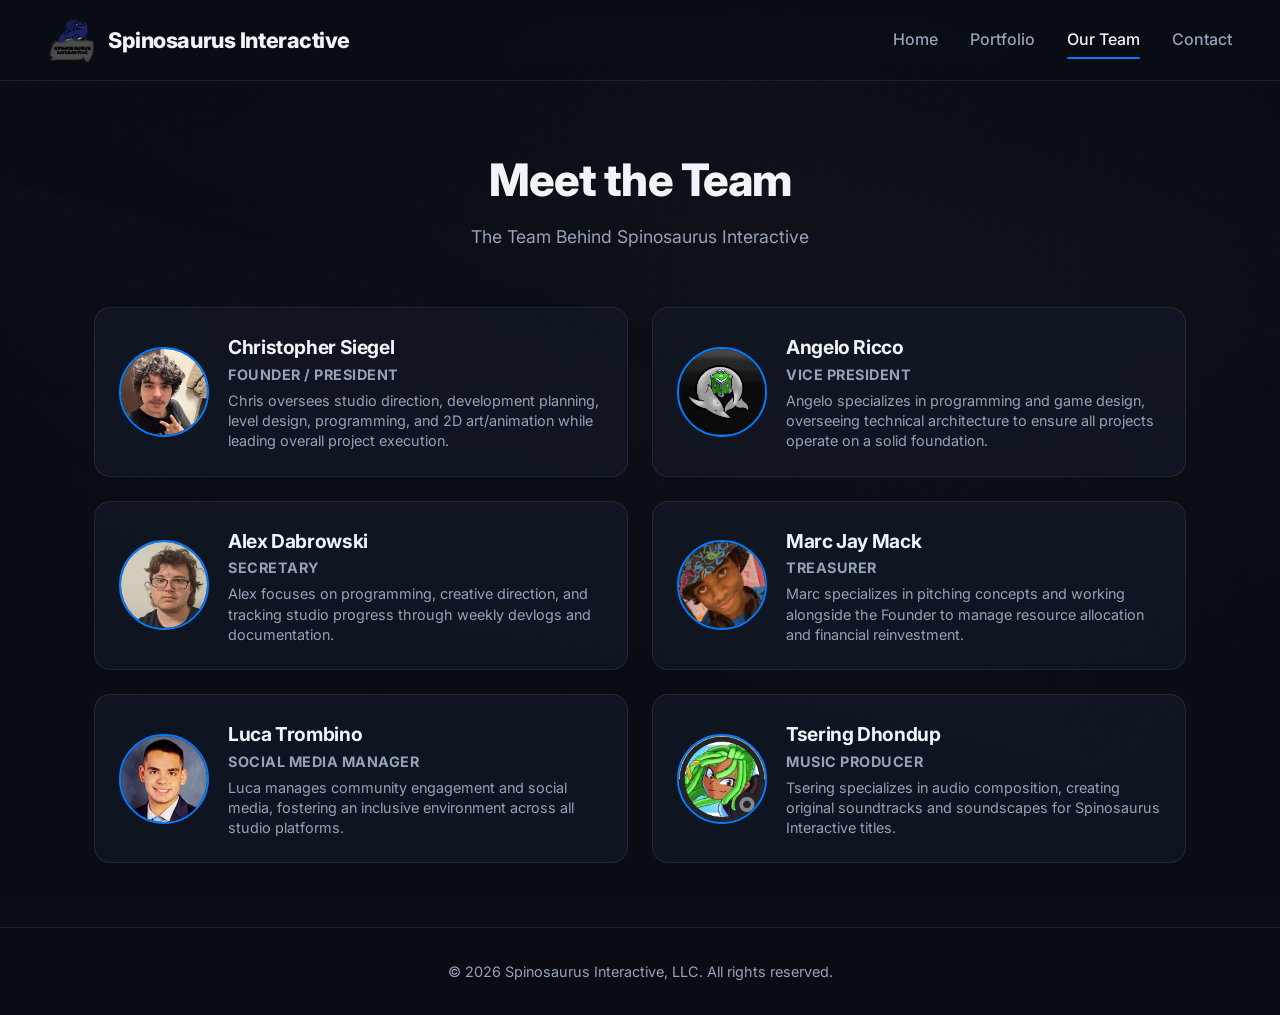
==== ourteam.html @ 5e99c919 "Add files via upload" ====
<!DOCTYPE html>
<html lang="en">
<head>
    <meta charset="UTF-8">
    <meta name="viewport" content="width=device-width, initial-scale=1.0">
    <title>Our Team - Spinosaurus Interactive</title>
    <link rel="icon" type="image/png" href="images/logo.png">
    <link rel="preconnect" href="https://fonts.googleapis.com">
    <link rel="preconnect" href="https://fonts.gstatic.com" crossorigin>
    <link href="https://fonts.googleapis.com/css2?family=Inter:wght@400;500;600&family=Plus+Jakarta+Sans:wght@700;800&display=swap" rel="stylesheet">
    <link rel="stylesheet" href="css/style.css">
</head>
<body>

<header>
    <div class="container">
        <a href="index.html" class="logo">
            <img src="images/logo.png" alt="Spinosaurus Interactive Logo">
            <h1>Spinosaurus Interactive</h1>
        </a>
        <nav>
            <a href="index.html">Home</a>
            <a href="portfolio.html">Portfolio</a>
            <a href="ourteam.html" class="active">Our Team</a>
            <a href="contact.html">Contact</a>
        </nav>
    </div>
</header>

<main>
    <section class="section">
        <h1 class="page-title">Meet the Team</h1>
        <p class="page-subtitle">The Team Behind Spinosaurus Interactive</p>
        </p>

        <div class="team-grid">
            <div class="team-card">
                <img src="images/chris.png" alt="Christopher Siegel" class="team-pfp">
                <div class="team-info">
                    <h3>Christopher Siegel</h3>
                    <p class="role">Founder / President</p>
                    <p>Chris oversees studio direction, development planning, level design, programming, and 2D art/animation while leading overall project execution.</p>
                </div>
            </div>

            <div class="team-card">
                <img src="images/angelo.png" alt="Angelo Ricco" class="team-pfp">
                <div class="team-info">
                    <h3>Angelo Ricco</h3>
                    <p class="role">Vice President</p>
                    <p>Angelo specializes in programming and game design, overseeing technical architecture to ensure all projects operate on a solid foundation.</p>
                </div>
            </div>

            <div class="team-card">
                <img src="images/alex.png" alt="Alex Dabrowski" class="team-pfp">
                <div class="team-info">
                    <h3>Alex Dabrowski</h3>
                    <p class="role">Secretary</p>
                    <p>Alex focuses on programming, creative direction, and tracking studio progress through weekly devlogs and documentation.</p>
                </div>
            </div>

            <div class="team-card">
                <img src="images/marc.png" alt="Marc Jay Mack" class="team-pfp">
                <div class="team-info">
                    <h3>Marc Jay Mack</h3>
                    <p class="role">Treasurer</p>
                    <p>Marc specializes in pitching concepts and working alongside the Founder to manage resource allocation and financial reinvestment.</p>
                </div>
            </div>

            <div class="team-card">
                <img src="images/luca.png" alt="Luca Trombino" class="team-pfp">
                <div class="team-info">
                    <h3>Luca Trombino</h3>
                    <p class="role">Social Media Manager</p>
                    <p>Luca manages community engagement and social media, fostering an inclusive environment across all studio platforms.</p>
                </div>
            </div>

            <div class="team-card">
                <img src="images/tsering.png" alt="Tsering Dhondup" class="team-pfp">
                <div class="team-info">
                    <h3>Tsering Dhondup</h3>
                    <p class="role">Music Producer</p>
                    <p>Tsering specializes in audio composition, creating original soundtracks and soundscapes for Spinosaurus Interactive titles.</p>
                </div>
            </div>
        </div>
    </section>
</main>

<footer>
    <p>© 2026 Spinosaurus Interactive, LLC. All rights reserved.</p>
</footer>

</body>
</html>
---- css/style.css ----
/* ==========================================================================
   Spinosaurus Interactive - Modern Stylesheet
   ========================================================================== */

:root {
    --primary-color: #007bff;
    --primary-hover: #00b4d8;
    --bg-dark: #0a0d14;
    --card-bg: rgba(18, 24, 38, 0.75);
    --card-border: rgba(255, 255, 255, 0.08);
    --text-main: #f1f5f9;
    --text-muted: #94a3b8;
    --max-width: 1140px;
    --radius-lg: 16px;
    --radius-md: 10px;
}

* {
    margin: 0;
    padding: 0;
    box-sizing: border-box;
}

body {
    font-family: 'Inter', system-ui, -apple-system, sans-serif;
    background-color: var(--bg-dark);
    background-image: linear-gradient(rgba(10, 13, 20, 0.85), rgba(10, 13, 20, 0.95)), url("../images/bbc.png");
    background-size: cover;
    background-position: center;
    background-attachment: fixed;
    color: var(--text-main);
    line-height: 1.6;
    min-height: 100vh;
    display: flex;
    flex-direction: column;
}

/* Example: Swapping to Outfit */
h1, h2, h3, .logo h1 {
    font-family: 'Outfit', 'Inter', system-ui, sans-serif;
    letter-spacing: -0.02em;
}

main {
    flex: 1;
}

/* Header & Sticky Navigation */
header {
    background: rgba(10, 13, 20, 0.85);
    backdrop-filter: blur(12px);
    border-bottom: 1px solid var(--card-border);
    position: sticky;
    top: 0;
    z-index: 100;
    padding: 1rem 0;
}

/* Updated Header Layout: Full width to push Logo far-left and Nav far-right */
.container {
    width: 100%;
    max-width: 100%;
    margin: 0 auto;
    padding: 0 3rem;
    display: flex;
    justify-content: space-between;
    align-items: center;
}

.logo {
    display: flex;
    align-items: center;
    gap: 12px;
    text-decoration: none;
    color: var(--text-main);
}

.logo img {
    width: 48px;
    height: 48px;
    object-fit: contain;
}

.logo h1 {
    font-size: 1.35rem;
    font-weight: 800;
}

nav {
    display: flex;
    gap: 2rem;
}

nav a {
    color: var(--text-muted);
    text-decoration: none;
    font-size: 1rem;
    font-weight: 500;
    position: relative;
    padding: 4px 0;
    transition: color 0.2s ease;
}

nav a:hover, nav a.active {
    color: var(--text-main);
}

nav a.active::after {
    content: "";
    position: absolute;
    left: 0;
    bottom: -2px;
    width: 100%;
    height: 2px;
    background: var(--primary-color);
    border-radius: 2px;
}

/* Hero Section */
.hero {
    position: relative;
    height: 75vh;
    min-height: 480px;
    display: flex;
    justify-content: center;
    align-items: center;
    text-align: center;
    overflow: hidden;
}

.hero-video {
    position: absolute;
    top: 0;
    left: 0;
    width: 100%;
    height: 100%;
    object-fit: cover;
    z-index: 0;
}

.hero::before {
    content: "";
    position: absolute;
    inset: 0;
    background: radial-gradient(circle, rgba(10,13,20,0.4) 0%, rgba(10,13,20,0.85) 100%);
    z-index: 1;
}

.hero-content {
    position: relative;
    z-index: 2;
    max-width: 750px;
    padding: 0 1.5rem;
}

.hero-content h1 {
    font-size: clamp(2.2rem, 5vw, 3.5rem);
    font-weight: 800;
    line-height: 1.15;
    margin-bottom: 1rem;
}

.hero-content p {
    font-size: 1.15rem;
    color: var(--text-muted);
    margin-bottom: 1.8rem;
}

/* Button Component */
.button {
    display: inline-flex;
    align-items: center;
    justify-content: center;
    background: var(--primary-color);
    color: #fff;
    padding: 0.8rem 1.8rem;
    border-radius: var(--radius-md);
    text-decoration: none;
    font-weight: 600;
    transition: all 0.25s ease;
    box-shadow: 0 4px 14px rgba(0, 123, 255, 0.3);
}

.button:hover {
    background: var(--primary-hover);
    transform: translateY(-2px);
    box-shadow: 0 6px 20px rgba(0, 180, 216, 0.4);
}

/* General Layout Section */
.section {
    max-width: var(--max-width);
    margin: 0 auto;
    padding: 4rem 1.5rem;
}

.page-title {
    text-align: center;
    font-size: 2.8rem;
    font-weight: 800;
    margin-bottom: 0.4rem;
}

.page-subtitle {
    text-align: center;
    color: var(--text-muted);
    margin-bottom: 3.5rem;
    font-size: 1.1rem;
}

/* Feature Blocks (Index / Home) */
.feature-block {
    display: flex;
    align-items: flex-start; /* Aligns content (text and image) to the top */
    gap: 3rem;
    padding: 2.5rem;
    background: var(--card-bg);
    border: 1px solid var(--card-border);
    border-radius: var(--radius-lg);
    margin-bottom: 2rem;
    backdrop-filter: blur(8px);
    transition: border-color 0.3s ease;
}

.feature-block:hover {
    border-color: rgba(0, 123, 255, 0.4);
}

.feature-text {
    flex: 1;
    display: flex;
    flex-direction: column;
    justify-content: flex-start; /* Keeps text stacked starting from the top */
}

.feature-text h2 {
    font-size: 1.8rem;
    margin-bottom: 1rem;
    margin-top: 0; /* Ensures no extra top whitespace pushes the heading down */
}

.feature-text p {
    color: var(--text-muted);
    font-size: 1.05rem;
}

/* Sized-Down Image Container with Fixed Aspect Ratio */
.feature-image-container {
    flex: 0 0 320px; /* Maintains the compact width */
    max-width: 100%;
    border-radius: var(--radius-md);
    overflow: hidden;
}

.feature-image {
    width: 100%;
    aspect-ratio: 4 / 3; /* Forces a fixed 4:3 aspect ratio */
    object-fit: cover;    /* Prevents stretching by cleanly cropping overflowing edges */
    border-radius: var(--radius-md);
    display: block;
}

/* Stats Feature Block */
.stats-feature {
    display: flex;
    justify-content: space-around;
    padding: 2.5rem;
    background: var(--card-bg);
    border: 1px solid var(--card-border);
    border-radius: var(--radius-lg);
    margin-top: 2rem;
    text-align: center;
    backdrop-filter: blur(8px);
    transition: border-color 0.3s ease, box-shadow 0.3s ease;
}

/* Hover glow matching the main feature blocks */
.stats-feature:hover {
    border-color: rgba(0, 123, 255, 0.4);
    box-shadow: 0 8px 24px rgba(0, 123, 255, 0.15);
}

.stat h2 {
    font-size: 2.8rem;
    color: var(--primary-color);
    font-weight: 800;
}

.stat p {
    color: var(--text-muted);
    font-size: 0.9rem;
    text-transform: uppercase;
    letter-spacing: 1px;
}

/* Games Grid (Portfolio) */
.games-grid {
    display: grid;
    grid-template-columns: repeat(2, 1fr);
    gap: 2rem;
}

.game-showcase {
    background: var(--card-bg);
    border: 1px solid var(--card-border);
    border-radius: var(--radius-lg);
    padding: 1.5rem;
    display: flex;
    flex-direction: column;
    transition: transform 0.3s ease, border-color 0.3s ease;
}

.game-showcase:hover {
    transform: translateY(-5px);
    border-color: var(--primary-color);
}

.game-media {
    width: 100%;
    height: 220px;
    object-fit: cover;
    border-radius: var(--radius-md);
    margin-bottom: 1.2rem;
}

.game-info {
    display: flex;
    flex-direction: column;
    flex: 1;
}

.game-info h2 {
    font-size: 1.5rem;
    margin-bottom: 0.6rem;
}

.game-info p {
    color: var(--text-muted);
    font-size: 0.95rem;
    margin-bottom: 1.5rem;
    flex: 1;
}

/* Team Grid */
.team-grid {
    display: grid;
    grid-template-columns: repeat(2, 1fr);
    gap: 1.5rem;
}

.team-card {
    display: flex;
    gap: 1.2rem;
    align-items: center;
    padding: 1.5rem;
    background: var(--card-bg);
    border: 1px solid var(--card-border);
    border-radius: var(--radius-lg);
    transition: transform 0.25s ease, border-color 0.25s ease, box-shadow 0.25s ease;
}

.team-card:hover {
    transform: translateY(-4px);
    border-color: var(--primary-color);
    box-shadow: 0 8px 24px rgba(0, 123, 255, 0.15);
}

.team-pfp {
    width: 90px;
    height: 90px;
    border-radius: 50%;
    object-fit: cover;
    flex-shrink: 0;
    border: 2px solid var(--primary-color);
}

.team-info h3 {
    font-size: 1.2rem;
}

.role {
    font-size: 0.75rem;
    color: var(--primary-hover);
    font-weight: 700;
    text-transform: uppercase;
    letter-spacing: 0.5px;
    margin: 2px 0 6px 0;
}

.team-info p {
    font-size: 0.9rem;
    color: var(--text-muted);
    line-height: 1.4;
}

/* Contact Social Grid - Big Icons with Modern Polish */
.social-grid {
    display: grid;
    grid-template-columns: repeat(auto-fit, minmax(200px, 1fr));
    gap: 2rem;
    margin-top: 2.5rem;
}

/* Contact Social Grid - Restored Original Layout */
.social-grid {
    display: flex;
    justify-content: center;
    gap: 3rem;
    flex-wrap: wrap;
    margin-top: 2rem;
}

.social-card {
    display: flex;
    flex-direction: column;
    align-items: center;
    gap: 0.8rem;
    text-decoration: none;
    color: var(--text-main);
}

.social-card img {
    width: 240px;
    height: 240px;
    object-fit: cover; /* Changed from contain to cover so image fills rounded boundary completely */
    border-radius: 20px; /* Applies rounded corners to all images */
    overflow: hidden; /* Forces child content/backgrounds to trim inside the radius */
    transition: transform 0.2s ease;
}

.social-card img:hover {
    transform: scale(1.05);
}

.social-card img:hover {
    transform: scale(1.05);
}

.social-card span {
    font-weight: 600;
    font-size: 2.5rem;
    color: var(--text-main);
}

/* Footer */
footer {
    border-top: 1px solid var(--card-border);
    background: rgba(10, 13, 20, 0.9);
    padding: 2rem 1.5rem;
    text-align: center;
    color: var(--text-muted);
    font-size: 0.9rem;
}

/* Responsiveness */
@media (max-width: 868px) {
    .container {
        padding: 0 1.5rem;
        flex-direction: column;
        gap: 1rem;
    }

    .games-grid, .team-grid {
        grid-template-columns: 1fr;
    }

    .feature-block {
        flex-direction: column;
        text-align: center;
        gap: 1.5rem;
    }
}
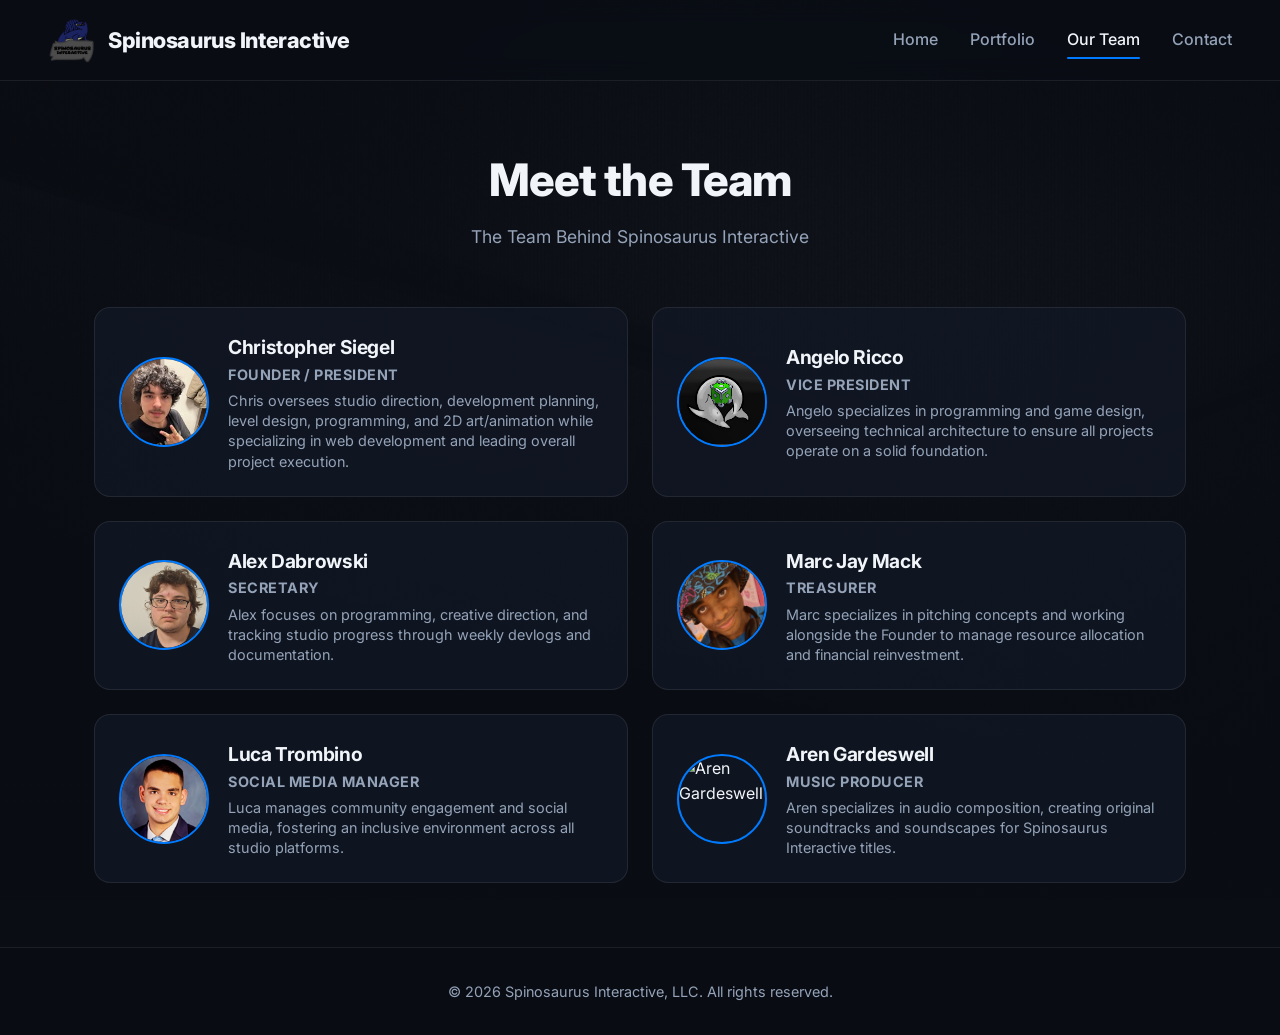
==== commit f5803a79: "Add files via upload" ====
--- a/ourteam.html
+++ b/ourteam.html
@@ -39,7 +39,7 @@
                 <div class="team-info">
                     <h3>Christopher Siegel</h3>
                     <p class="role">Founder / President</p>
-                    <p>Chris oversees studio direction, development planning, level design, programming, and 2D art/animation while leading overall project execution.</p>
+                    <p>Chris oversees studio direction, development planning, level design, programming, and 2D art/animation while specializing in web development and leading overall project execution.</p>
                 </div>
             </div>
 
@@ -80,11 +80,11 @@
             </div>
 
             <div class="team-card">
-                <img src="images/tsering.png" alt="Tsering Dhondup" class="team-pfp">
+                <img src="images/aren.png" alt="Aren Gardeswell" class="team-pfp">
                 <div class="team-info">
-                    <h3>Tsering Dhondup</h3>
+                    <h3>Aren Gardeswell</h3>
                     <p class="role">Music Producer</p>
-                    <p>Tsering specializes in audio composition, creating original soundtracks and soundscapes for Spinosaurus Interactive titles.</p>
+                    <p>Aren specializes in audio composition, creating original soundtracks and soundscapes for Spinosaurus Interactive titles.</p>
                 </div>
             </div>
         </div>
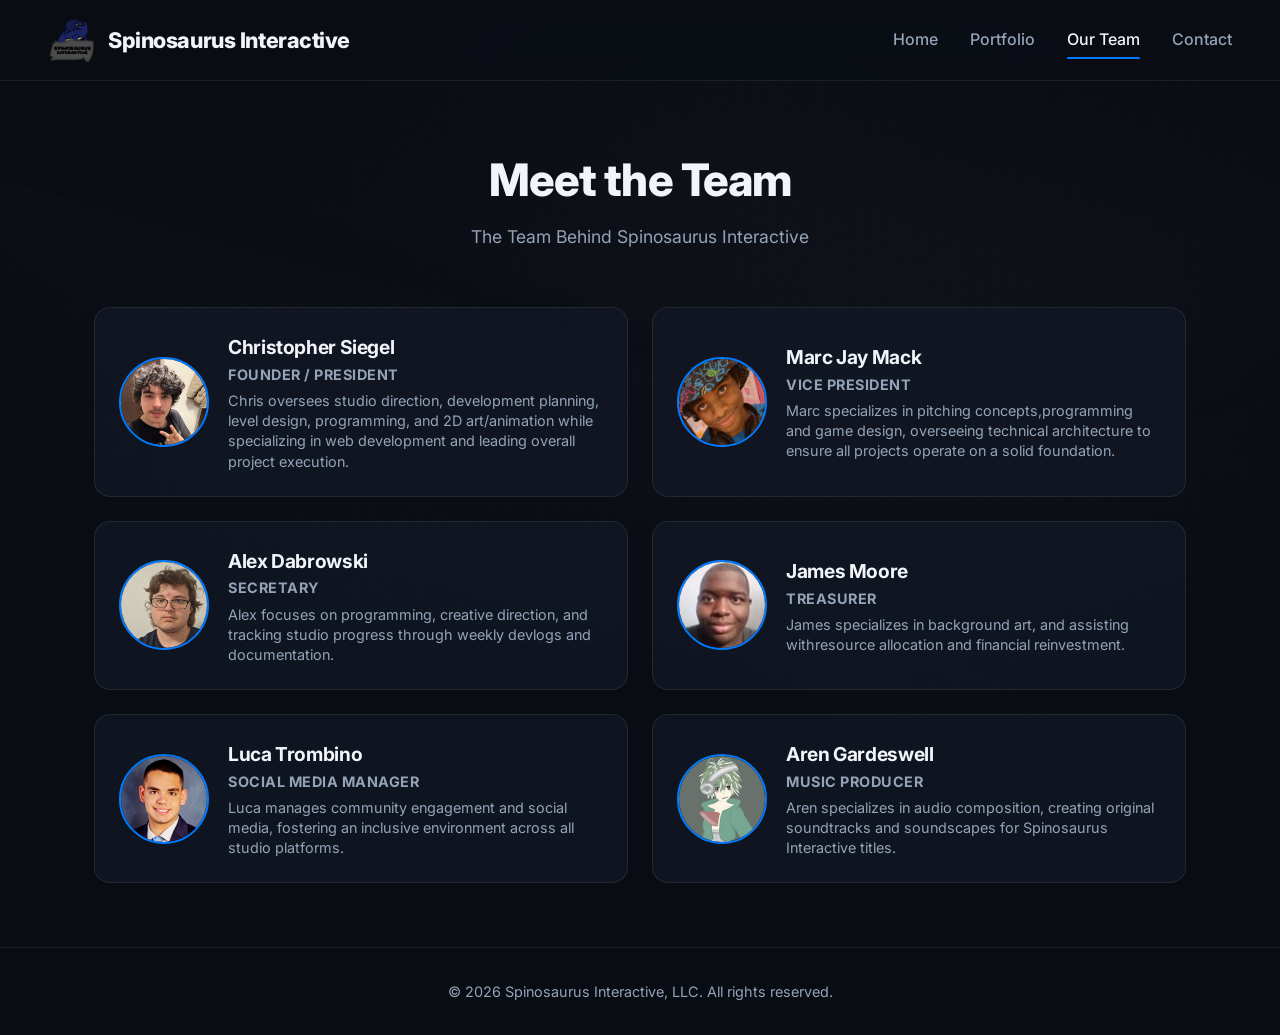
==== commit 2b90f09b: "feat: marc got promoted" ====
--- a/ourteam.html
+++ b/ourteam.html
@@ -44,11 +44,11 @@
             </div>
 
             <div class="team-card">
-                <img src="images/angelo.png" alt="Angelo Ricco" class="team-pfp">
+                <img src="images/marc.png" alt="Marc Jay Mack" class="team-pfp">
                 <div class="team-info">
-                    <h3>Angelo Ricco</h3>
+                    <h3>Marc Jay Mack</h3>
                     <p class="role">Vice President</p>
-                    <p>Angelo specializes in programming and game design, overseeing technical architecture to ensure all projects operate on a solid foundation.</p>
+                    <p>Marc specializes in pitching concepts,programming and game design, overseeing technical architecture to ensure all projects operate on a solid foundation.</p>
                 </div>
             </div>
 
@@ -62,11 +62,11 @@
             </div>
 
             <div class="team-card">
-                <img src="images/marc.png" alt="Marc Jay Mack" class="team-pfp">
+                <img src="images/james.png" alt="James Moore" class="team-pfp">
                 <div class="team-info">
-                    <h3>Marc Jay Mack</h3>
+                    <h3>James Moore</h3>
                     <p class="role">Treasurer</p>
-                    <p>Marc specializes in pitching concepts and working alongside the Founder to manage resource allocation and financial reinvestment.</p>
+                    <p>James specializes in background art, and assisting withresource allocation and financial reinvestment.</p>
                 </div>
             </div>
 
--- a/css/style.css
+++ b/css/style.css
@@ -310,6 +310,12 @@
     transition: transform 0.3s ease, border-color 0.3s ease;
 }
 
+.game-showcase:last-child {
+    grid-column: 1 / -1;
+    justify-self: center;
+    width: calc(50% - 1rem);
+}
+
 .game-showcase:hover {
     transform: translateY(-5px);
     border-color: var(--primary-color);
@@ -464,6 +470,10 @@
         grid-template-columns: 1fr;
     }
 
+    .game-showcase:last-child {
+        width: auto;
+    }
+
     .feature-block {
         flex-direction: column;
         text-align: center;
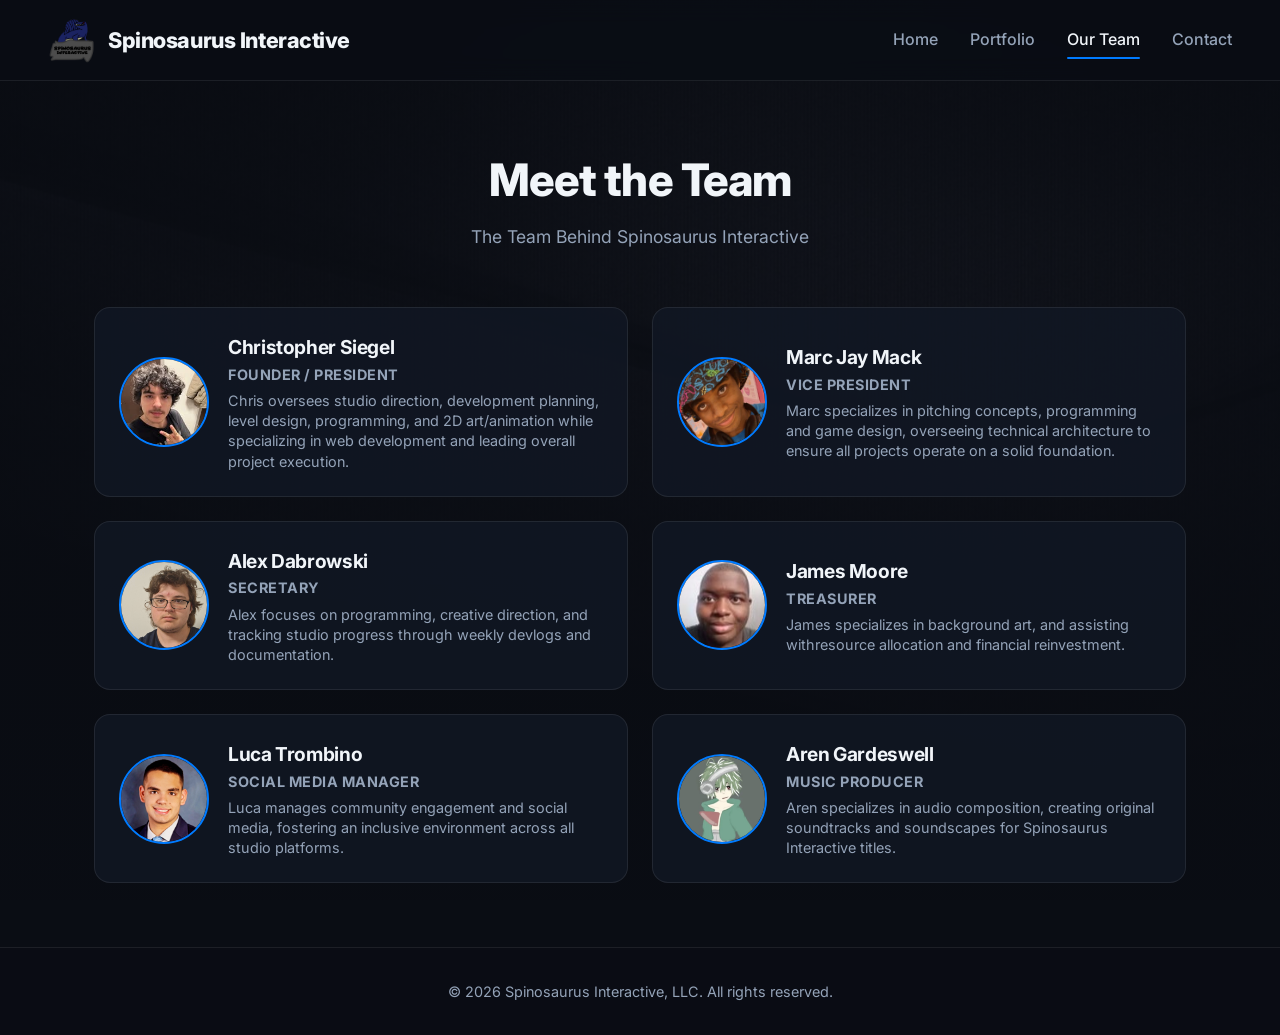
==== commit 23462613: "feat: forgor a space" ====
--- a/ourteam.html
+++ b/ourteam.html
@@ -48,7 +48,7 @@
                 <div class="team-info">
                     <h3>Marc Jay Mack</h3>
                     <p class="role">Vice President</p>
-                    <p>Marc specializes in pitching concepts,programming and game design, overseeing technical architecture to ensure all projects operate on a solid foundation.</p>
+                    <p>Marc specializes in pitching concepts, programming and game design, overseeing technical architecture to ensure all projects operate on a solid foundation.</p>
                 </div>
             </div>
 
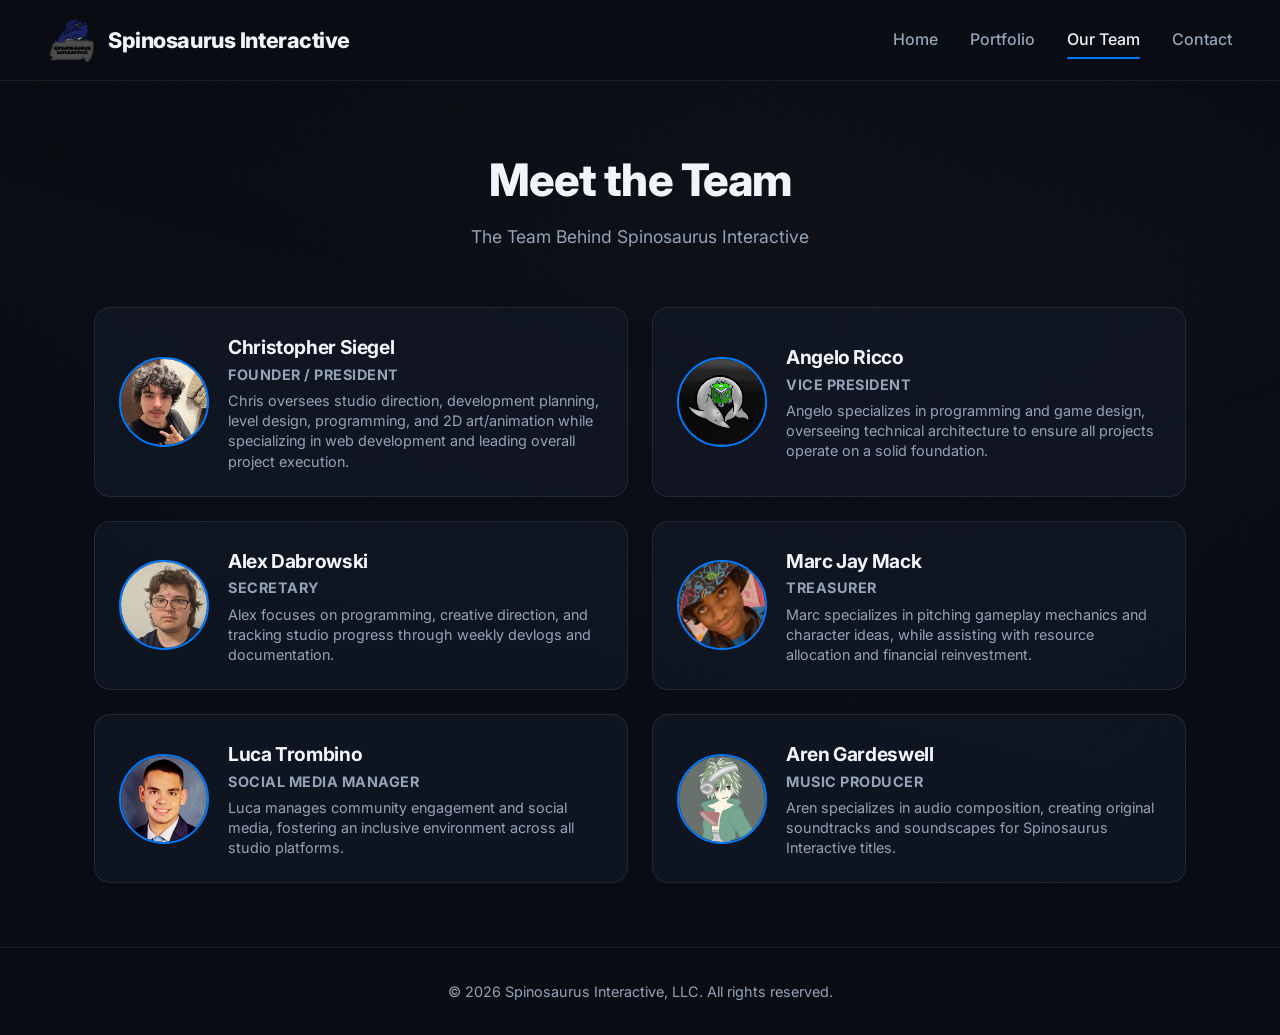
==== commit 7ce8da1d: "feat: angelo redeemed himself for now" ====
--- a/ourteam.html
+++ b/ourteam.html
@@ -44,11 +44,11 @@
             </div>
 
             <div class="team-card">
-                <img src="images/marc.png" alt="Marc Jay Mack" class="team-pfp">
+                <img src="images/angelo.png" alt="Angelo Ricco" class="team-pfp">
                 <div class="team-info">
-                    <h3>Marc Jay Mack</h3>
+                    <h3>Angelo Ricco</h3>
                     <p class="role">Vice President</p>
-                    <p>Marc specializes in pitching concepts, programming and game design, overseeing technical architecture to ensure all projects operate on a solid foundation.</p>
+                    <p>Angelo specializes in programming and game design, overseeing technical architecture to ensure all projects operate on a solid foundation.</p>
                 </div>
             </div>
 
@@ -62,11 +62,11 @@
             </div>
 
             <div class="team-card">
-                <img src="images/james.png" alt="James Moore" class="team-pfp">
+                <img src="images/marc.png" alt="Marc Jay Mack" class="team-pfp">
                 <div class="team-info">
-                    <h3>James Moore</h3>
+                    <h3>Marc Jay Mack</h3>
                     <p class="role">Treasurer</p>
-                    <p>James specializes in background art, and assisting withresource allocation and financial reinvestment.</p>
+                    <p>Marc specializes in pitching gameplay mechanics and character ideas, while assisting with resource allocation and financial reinvestment.</p>
                 </div>
             </div>
 
